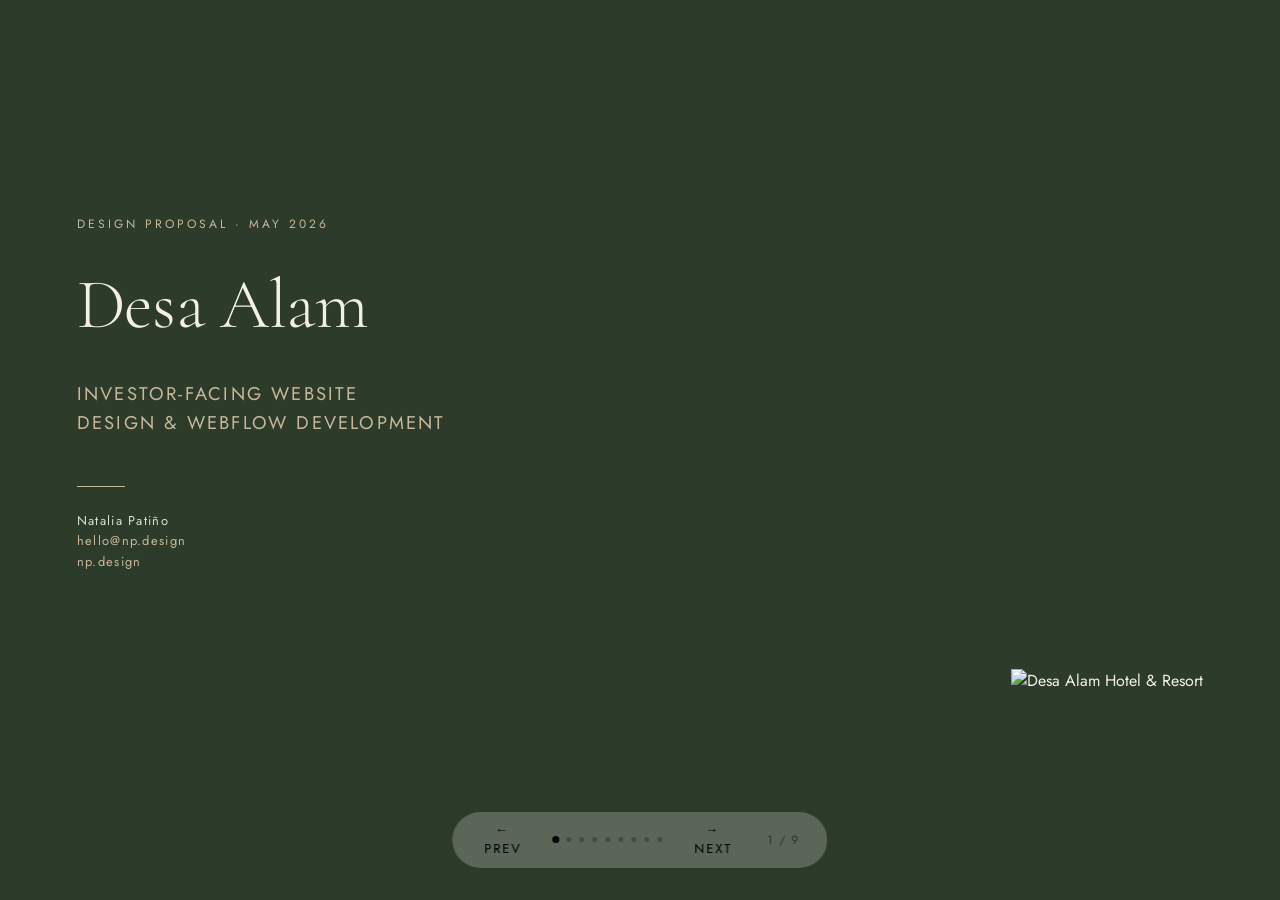
==== index.html @ 45a5aecc "Rename desa_alam_pitch_deck.html to index.html" ====
<!DOCTYPE html>
<html lang="en">
<head>
<meta charset="UTF-8">
<meta name="viewport" content="width=device-width, initial-scale=1.0">
<title>Desa Alam - Website Proposal</title>
<style>
  @import url('https://fonts.googleapis.com/css2?family=Cormorant+Garamond:ital,wght@0,300;0,400;0,500;0,600;1,300;1,400&family=Jost:wght@200;300;400;600&display=swap');

  *, *::before, *::after { box-sizing: border-box; margin: 0; padding: 0; }

  /* —— Primitives (opaque hex only) —— */
  :root {
    --color-white: #FFFFFF;
    --color-black: #000000;
    --beige-100: #F8F5EF;
    --beige-200: #F5F0E6;
    --beige-300: #EDE6D8;
    --beige-400: #E8DFD0;
    --beige-500: #D4C8B4;
    --beige-600: #C8B89A;
    --beige-700: #B5A898;
    --beige-800: #8C7B6E;
    --beige-900: #1E1C1A;
    --green-100: #E8F0E4;
    --green-200: #D6E0CE;
    --green-400: #5A7254;
    --green-600: #3D4F38;
    --green-800: #2D3B2A;
    --green-900: #1E2820;
    /* Nav-only transparency */
    --nav-white: #FFFFFF;
    --nav-black: #000000;
    --nav-alpha-strong: 0.72;
    --nav-alpha-weak: 0.14;
    /* Spacing (8px grid) */
    --space-4: 4px;
    --space-8: 8px;
    --space-12: 12px;
    --space-16: 16px;
    --space-24: 24px;
    --space-32: 32px;
    --space-40: 40px;
    --space-48: 48px;
    --space-56: 56px;
    --space-64: 64px;
    --space-72: 72px;
    --space-80: 80px;
    --space-96: 96px;
    --space-120: 120px;
    --space-144: 144px;
    --space-168: 168px;
    --inset-slide-x: clamp(var(--space-32), 6vw, var(--space-96));
    --inset-slide-y: clamp(var(--space-40), 5vh, var(--space-80));
    --gap-section: clamp(var(--space-24), 2vh, var(--space-40));
    /* Fixed bottom nav: offset from viewport + pill height + safe area */
    --nav-overlap: calc(var(--space-32) + var(--space-80) + env(safe-area-inset-bottom, 0px));
    /* Typography (subset, fluid; display+headline+label 1.4, body 1.6); min 12px for text tiers */
    --text-display-lg: clamp(40px, 5.5vw, 72px);
    --text-display-numeric: clamp(52px, 7vw, 96px);
    --text-display-md: clamp(32px, 3.25vw + 1rem, 56px);
    --text-headline-lg: clamp(28px, 3vw + 0.75rem, 68px);
    --text-headline-md: clamp(24px, 2.5vw + 0.65rem, 52px);
    --text-headline-sm: clamp(18px, 1.5vw + 0.7rem, 36px);
    --text-body-intro: clamp(16px, 1.25vw + 0.55rem, 34px);
    --text-body-md: clamp(12px, 0.5vw + 0.75rem, 20px);
    --text-body-sm: clamp(12px, 0.4vw + 0.65rem, 17px);
    --text-label: clamp(12px, 0.28vw + 0.58rem, 16px);
    --text-label-caps: clamp(12px, 0.22vw + 0.52rem, 14px);
    --text-name: clamp(18px, 1.35vw + 0.55rem, 28px);
    --text-serif-accent: clamp(14px, 1.35vw + 0.55rem, 24px);
  }

  .slide.theme-light {
    --bg-primary: var(--beige-200);
    --bg-secondary: var(--beige-400);
    --content-primary: var(--beige-900);
    --content-secondary: var(--green-600);
    --content-subtle: var(--beige-800);
    --border-primary: var(--beige-600);
    --border-secondary: var(--beige-500);
  }
  .slide.theme-dark {
    --bg-primary: var(--green-800);
    --bg-secondary: var(--green-900);
    --content-primary: var(--beige-200);
    --content-secondary: var(--beige-600);
    --content-subtle: var(--green-200);
    --border-primary: var(--beige-600);
    --border-secondary: var(--green-600);
  }

  html, body {
    width: 100%; height: 100%;
    background: var(--green-800);
    font-family: 'Jost', sans-serif;
    font-weight: 400;
    overflow: hidden;
  }

  .deck {
    width: 100vw;
    height: 100vh;
    height: 100dvh;
    position: relative;
  }

  .slide {
    position: absolute;
    inset: 0;
    width: 100%; height: 100%;
    display: none;
    flex-direction: column;
    background: var(--bg-primary);
    color: var(--content-primary);
  }
  .slide.active {
    display: flex;
    overflow-x: hidden;
    overflow-y: auto;
    overscroll-behavior-y: contain;
    -webkit-overflow-scrolling: touch;
  }

  #deck > .slide.s-cover.active {
    left: unset;
    top: unset;
  }

  /* NAV — neutral only; alpha allowed here only */
  .nav {
    position: fixed;
    bottom: var(--space-32); left: 50%;
    transform: translateX(-50%);
    display: flex;
    align-items: center;
    gap: var(--space-24);
    z-index: 100;
    backdrop-filter: blur(8px);
    padding: var(--space-8) var(--space-24);
    border-radius: var(--space-40);
    transition: transform 0.32s cubic-bezier(0.4, 0, 0.2, 1), opacity 0.28s ease;
  }
  .nav.nav--hidden {
    transform: translateX(-50%) translateY(calc(100% + var(--space-32) + env(safe-area-inset-bottom, 0px)));
    opacity: 0;
    pointer-events: none;
  }
  .nav.appearance-on-light {
    background: rgba(0, 0, 0, 0.72);
  }
  .nav.appearance-on-light button {
    color: var(--nav-white);
  }
  .nav.appearance-on-light button:hover { color: var(--nav-white); opacity: 0.85; }
  .nav.appearance-on-light .slide-count { color: rgba(255, 255, 255, 0.55); }
  .nav.appearance-on-light .dot { background: rgba(255, 255, 255, 0.35); }
  .nav.appearance-on-light .dot.active { background: var(--nav-white); }

  .nav.appearance-on-dark {
    background: rgba(255, 255, 255, 0.22);
  }
  .nav.appearance-on-dark button {
    color: var(--nav-black);
  }
  .nav.appearance-on-dark button:hover { opacity: 0.75; }
  .nav.appearance-on-dark .slide-count { color: rgba(0, 0, 0, 0.5); }
  .nav.appearance-on-dark .dot { background: rgba(0, 0, 0, 0.25); }
  .nav.appearance-on-dark .dot.active { background: var(--nav-black); }

  .nav button {
    background: none; border: none;
    font-family: 'Jost', sans-serif;
    font-size: var(--text-label);
    font-weight: 400;
    letter-spacing: 0.15em;
    text-transform: uppercase;
    cursor: pointer;
    padding: var(--space-4) var(--space-8);
    transition: color 0.2s, opacity 0.2s;
    display: flex;
    flex-direction: column;
    align-items: center;
    justify-content: center;
    gap: var(--space-4);
  }
  .nav-btn-arrow {
    line-height: 1;
  }
  .nav-btn-text {
    line-height: 1.2;
  }
  .nav-dots {
    display: flex; gap: var(--space-8); align-items: center;
  }
  .dot {
    width: 5px; height: 5px;
    border-radius: 50%;
    transition: background 0.3s, transform 0.3s;
    cursor: pointer;
  }
  .dot.active { transform: scale(1.4); }
  .slide-count {
    font-size: var(--text-label-caps);
    letter-spacing: 0.1em;
    min-width: var(--space-40);
    text-align: center;
  }

  /* SLIDE 1 — COVER */
  .s-cover {
    justify-content: center;
    justify-content: safe center;
    align-items: flex-start;
    padding-top: var(--inset-slide-y);
    padding-bottom: calc(var(--inset-slide-y) + var(--nav-overlap));
    padding-left: var(--inset-slide-x);
    padding-right: var(--inset-slide-x);
  }
  .s-cover .eyebrow {
    font-family: 'Jost', sans-serif;
    font-size: var(--text-label-caps);
    font-weight: 400;
    letter-spacing: 0.25em;
    text-transform: uppercase;
    color: var(--content-secondary);
    margin-bottom: var(--gap-section);
    line-height: 1.4;
  }
  .s-cover h1 {
    font-family: 'Cormorant Garamond', serif;
    font-weight: 300;
    font-size: var(--text-display-lg);
    color: var(--content-primary);
    line-height: 1.4;
    letter-spacing: -0.01em;
    margin-bottom: var(--space-24);
  }
  .s-cover h1 em {
    font-style: italic;
    color: var(--content-secondary);
  }
  .s-cover .subtitle {
    font-size: var(--text-body-md);
    font-weight: 400;
    letter-spacing: 0.12em;
    color: var(--content-secondary);
    text-transform: uppercase;
    margin-bottom: var(--space-48);
    max-width: 500px;
    line-height: 1.6;
  }
  .cover-line {
    width: var(--space-48); height: 1px;
    background: var(--border-primary);
    margin-bottom: var(--gap-section);
  }
  .cover-meta {
    font-size: var(--text-label);
    letter-spacing: 0.1em;
    color: var(--content-subtle);
    line-height: 1.6;
  }
  .cover-meta a { color: var(--content-secondary); text-decoration: none; }
  .cover-meta a:hover { color: var(--content-primary); }
  .cover-ornament {
    position: absolute;
    right: var(--inset-slide-x); bottom: var(--space-80);
    display: block;
    max-width: min(229px, 28vw);
    width: auto;
    height: auto;
    object-fit: contain;
    mix-blend-mode: lighten;
    pointer-events: none;
    user-select: none;
  }

  /* SHARED SLIDE LAYOUTS — surface from theme */
  .s-light {}
  .s-dark {}
  .s-sand {}
  .s-green {}
  .s-dark-green {}

  .slide-inner {
    flex: 1 1 auto;
    min-height: 100%;
    display: flex;
    flex-direction: column;
    justify-content: center;
    justify-content: safe center;
    padding-top: var(--inset-slide-y);
    padding-left: var(--inset-slide-x);
    padding-right: var(--inset-slide-x);
    padding-bottom: calc(var(--inset-slide-y) + var(--nav-overlap));
  }

  .slide-header {
    margin-bottom: var(--gap-section);
  }

  .section-label {
    font-size: var(--text-label-caps);
    font-weight: 400;
    letter-spacing: 0.3em;
    text-transform: uppercase;
    margin-bottom: var(--space-16);
    color: var(--content-secondary);
    line-height: 1.4;
  }

  .slide-title {
    font-family: 'Cormorant Garamond', serif;
    font-weight: 300;
    line-height: 1.4;
    letter-spacing: -0.01em;
    color: var(--content-primary);
  }
  .title-lg { font-size: var(--text-headline-lg); }
  .title-md { font-size: var(--text-headline-md); }

  .lede {
    font-family: 'Cormorant Garamond', serif;
    font-size: var(--text-body-intro);
    font-weight: 300;
    color: var(--content-primary);
    line-height: 1.6;
    letter-spacing: 0.01em;
    max-width: 680px;
  }
  .lede-rule {
    width: var(--space-40);
    height: 1px;
    background: var(--border-primary);
    margin: var(--space-32) 0;
  }

  /* LIMITATIONS SLIDE */
  .limits-list {
    display: flex;
    flex-direction: column;
    gap: 0;
  }
  .limit-row {
    display: flex;
    align-items: flex-start;
    gap: var(--space-24);
    padding: var(--space-16) 0;
    border-bottom: 1px solid var(--border-secondary);
  }
  .limit-row:first-child { border-top: 1px solid var(--border-secondary); }
  .limit-row--noborder { border-bottom: none; }
  .limit-key {
    font-size: var(--text-label-caps);
    font-weight: 400;
    letter-spacing: 0.18em;
    text-transform: uppercase;
    color: var(--content-primary);
    min-width: 160px;
    padding-top: 2px;
    flex-shrink: 0;
    line-height: 1.4;
  }
  .limit-val {
    font-size: var(--text-body-sm);
    font-weight: 400;
    color: var(--content-secondary);
    line-height: 1.6;
    letter-spacing: 0.02em;
  }

  /* PACKAGES SLIDE */
  .packages-grid {
    display: grid;
    grid-template-columns: repeat(3, 1fr);
    gap: 2px;
    margin-top: var(--space-8);
  }
  .packages-grid:has(> .pkg > .pkg-days) {
    grid-template-rows: auto auto auto auto 1fr;
  }
  .packages-grid:has(> .pkg > .pkg-days) > .pkg {
    display: grid;
    grid-template-rows: subgrid;
    grid-row: span 5;
    min-height: 0;
  }
  .packages-grid:not(:has(> .pkg > .pkg-days)) {
    grid-template-rows: auto auto auto 1fr;
  }
  .packages-grid:not(:has(> .pkg > .pkg-days)) > .pkg {
    display: grid;
    grid-template-rows: subgrid;
    grid-row: span 4;
    min-height: 0;
  }
  .pkg {
    padding: var(--space-32) var(--space-24);
    background: var(--bg-secondary);
    color: var(--content-primary);
  }
  .pkg-num {
    font-family: 'Cormorant Garamond', serif;
    font-size: var(--text-label);
    font-weight: 600;
    letter-spacing: 0.2em;
    margin-bottom: var(--gap-section);
    color: var(--content-subtle);
    line-height: 1.4;
  }
  .pkg-title {
    font-family: 'Cormorant Garamond', serif;
    font-size: var(--text-headline-sm);
    font-weight: 400;
    line-height: 1.4;
    margin-bottom: var(--space-24);
    color: var(--content-primary);
    align-self: center;
  }
  .pkg-days {
    font-size: var(--text-label-caps);
    font-weight: 600;
    letter-spacing: 0.2em;
    text-transform: uppercase;
    margin-bottom: var(--space-24);
    color: var(--content-subtle);
    line-height: 1.4;
  }
  .pkg-divider {
    height: 1px;
    margin-bottom: var(--space-24);
    background: var(--border-primary);
  }
  .pkg-items {
    display: flex;
    flex-direction: column;
    gap: var(--space-8);
    flex: 1;
    min-height: 0;
    color: var(--content-subtle);
  }
  .pkg-item {
    font-size: var(--text-body-sm);
    font-weight: 400;
    line-height: 1.6;
    letter-spacing: 0.02em;
    display: flex;
    align-items: flex-start;
    gap: var(--space-8);
    color: var(--content-secondary);
  }
  .pkg-item::before {
    content: '';
    display: block;
    width: 4px; height: 4px;
    border-radius: 50%;
    margin-top: calc((1.6em - 4px) / 2);
    flex-shrink: 0;
    background: var(--border-primary);
  }
  .pkg-items > .pkg-item:only-child::before {
    display: none;
  }

  /* TOTAL SLIDE */
  .total-layout {
    display: grid;
    grid-template-columns: 1fr 1fr;
    gap: var(--space-48);
    align-items: center;
  }
  .total-equation {
    font-size: var(--text-label-caps);
    font-weight: 600;
    letter-spacing: 0.3em;
    text-transform: uppercase;
    color: var(--content-subtle);
    margin-bottom: var(--space-24);
    line-height: 1.4;
  }
  .total-amount {
    font-family: 'Cormorant Garamond', serif;
    font-size: var(--text-display-numeric);
    font-weight: 300;
    color: var(--content-primary);
    line-height: 1;
    letter-spacing: -0.02em;
    margin-bottom: var(--gap-section);
  }
  .total-amount .currency {
    font-size: min(26px, max(12px, 0.45em));
    color: var(--content-subtle);
    margin-left: var(--space-4);
  }
  .total-note {
    font-size: var(--text-label);
    font-weight: 400;
    color: var(--content-subtle);
    line-height: 1.6;
    font-style: italic;
    max-width: 340px;
  }
  .total-right {
    border-left: 1px solid var(--border-primary);
    padding-left: var(--space-48);
  }
  .costs-label {
    font-size: var(--text-label-caps);
    font-weight: 600;
    letter-spacing: 0.3em;
    text-transform: uppercase;
    color: var(--content-subtle);
    margin-bottom: var(--space-24);
    line-height: 1.4;
  }
  .cost-row {
    display: flex;
    justify-content: space-between;
    align-items: flex-start;
    padding: var(--space-16) 0;
    border-bottom: none;
    gap: var(--space-16);
  }
  .cost-key {
    font-size: var(--text-label);
    font-weight: 400;
    color: var(--content-primary);
    letter-spacing: 0.03em;
    line-height: 1.6;
  }
  .cost-key strong {
    display: block;
    font-weight: 400;
    font-size: var(--text-body-sm);
    margin-bottom: 2px;
    line-height: 1.4;
  }
  .cost-val {
    font-size: var(--text-body-sm);
    font-weight: 400;
    color: var(--content-primary);
    letter-spacing: 0.03em;
    line-height: 1.4;
    white-space: nowrap;
    text-align: right;
  }
  .costs-disclaimer {
    font-size: var(--text-label);
    font-weight: 400;
    color: var(--content-subtle);
    font-style: italic;
    line-height: 1.6;
    margin-top: var(--space-12);
    max-width: 340px;
  }
  .cost-tag {
    font-size: var(--text-label-caps);
    letter-spacing: 0.15em;
    text-transform: uppercase;
    color: var(--content-secondary);
    padding: 2px var(--space-8);
    border: 1px solid var(--border-primary);
    border-radius: var(--space-40);
    margin-right: var(--space-4);
    line-height: 1.4;
  }

  /* TIMELINE */
  .tl-launch {
    margin-top: var(--space-40);
    padding-top: var(--gap-section);
    border-top: 1px solid var(--border-secondary);
    font-size: var(--text-body-sm);
    font-weight: 400;
    color: var(--content-subtle);
    letter-spacing: 0.05em;
    line-height: 1.6;
  }
  .tl-launch strong {
    font-weight: 400;
    color: var(--content-primary);
    font-family: 'Cormorant Garamond', serif;
    font-size: var(--text-serif-accent);
    line-height: 1.4;
  }

  .slide-inner--bottompad {
    padding-bottom: calc(var(--gap-section) + var(--nav-overlap));
  }

  /* —— Responsive: layout + spacing only at mobile (480px); tablet keeps desktop layouts —— */
  @media (max-width: 480px) {
    .packages-grid {
      grid-template-columns: 1fr;
      gap: var(--space-8);
    }
    .packages-grid:has(> .pkg > .pkg-days),
    .packages-grid:not(:has(> .pkg > .pkg-days)) {
      grid-template-rows: unset;
    }
    .packages-grid:has(> .pkg > .pkg-days) > .pkg,
    .packages-grid:not(:has(> .pkg > .pkg-days)) > .pkg {
      display: flex;
      flex-direction: column;
      grid-row: auto;
      grid-template-rows: unset;
      min-height: unset;
    }
    .pkg {
      padding: var(--space-24) var(--space-16);
    }
    .pkg .pkg-title {
      align-self: stretch;
    }
    .limit-row {
      flex-direction: column;
      align-items: stretch;
      gap: var(--space-8);
    }
    .limit-key {
      max-width: none;
      flex: none;
      min-width: 0;
      padding-top: 0;
    }
    .limit-val {
      flex: none;
      min-width: 0;
    }
    .total-layout {
      grid-template-columns: 1fr;
      gap: var(--gap-section);
      align-items: stretch;
    }
    .total-layout > * {
      min-width: 0;
    }
    .total-right {
      border-left: none;
      padding-left: 0;
      border-top: 1px solid var(--border-primary);
      padding-top: var(--gap-section);
    }
    .total-note {
      max-width: none;
    }
    .costs-disclaimer {
      max-width: none;
    }
    .cost-row {
      flex-direction: column;
      align-items: stretch;
      gap: var(--space-8);
    }
    .cost-val {
      white-space: normal;
      text-align: start;
      align-self: flex-start;
    }
    .slide-inner:has(.packages-grid),
    .slide-inner:has(.limits-list),
    .slide-inner:has(.total-layout) {
      padding-left: max(var(--space-32), env(safe-area-inset-left, 0px));
      padding-right: max(var(--space-32), env(safe-area-inset-right, 0px));
    }
    .nav {
      padding-left: var(--space-12);
      padding-right: var(--space-12);
    }
  }

  /* —— Print / Save as PDF (1280×832px, no pagination bar) —— */
  @page {
    size: 1280px 832px;
    margin: 0;
  }

  @media print {
    :root {
      --nav-overlap: 0px;
    }

    html, body {
      overflow: visible !important;
      height: auto !important;
      width: 100%;
      print-color-adjust: exact;
      -webkit-print-color-adjust: exact;
    }

    .nav {
      display: none !important;
    }

    .deck {
      position: static;
      width: 100%;
      height: auto;
      min-height: 0;
      print-color-adjust: exact;
      -webkit-print-color-adjust: exact;
    }

    .slide {
      position: relative !important;
      inset: auto !important;
      left: auto !important;
      top: auto !important;
      right: auto !important;
      bottom: auto !important;
      width: 100% !important;
      min-height: 832px;
      height: auto;
      max-height: none;
      display: flex !important;
      flex-direction: column !important;
      overflow: visible !important;
      page-break-after: always;
      break-after: page;
      page-break-inside: avoid;
      break-inside: avoid;
      print-color-adjust: exact;
      -webkit-print-color-adjust: exact;
    }

    .slide:last-child {
      page-break-after: auto;
      break-after: auto;
    }

    .slide.active {
      overflow: visible !important;
    }

    #deck > .slide.s-cover.active {
      left: auto !important;
      top: auto !important;
    }
  }
</style>
</head>
<body>

<div class="deck" id="deck">

  <!-- SLIDE 1: COVER -->
  <div class="slide s-cover theme-dark active" data-index="0">
    <div class="eyebrow">Design Proposal · May 2026</div>
    <h1>Desa Alam</h1>
    <div class="subtitle">
      Investor-facing website<br>
      Design &amp; Webflow Development
    </div>
    <div class="cover-line"></div>
    <div class="cover-meta">
      Natalia Patiño<br>
      <a href="mailto:hello@np.design">hello@np.design</a><br>
      <a href="https://np.design">np.design</a>
    </div>
    <img class="cover-ornament" src="assets/desa-alam-logo.png" alt="Desa Alam Hotel &amp; Resort" width="229" height="180" decoding="async" />
  </div>

  <!-- SLIDE 2: OVERVIEW -->
  <div class="slide s-light theme-light" data-index="1">
    <div class="slide-inner">
      <div class="slide-header">
        <div class="section-label">Overview</div>
        <h2 class="slide-title title-lg">Desa Alam Website</h2>
      </div>
      <div>
        <p class="lede">
          Proposal for the design and Webflow development of Desa Alam's investor-facing website: a multi-page digital presence communicating the project vision, investment opportunity, and team behind a luxury resort development on Lombok, Indonesia.
        </p>
        <div class="lede-rule"></div>
      </div>
    </div>
  </div>

  <!-- SLIDE 3: OBJECTIVES -->
  <div class="slide s-light theme-light" data-index="2">
    <div class="slide-inner slide-inner--bottompad">
      <div class="slide-header">
        <div class="section-label">Proposal</div>
        <h2 class="slide-title title-md">Design Objectives</h2>
      </div>
      <div class="packages-grid">
        <div class="pkg">
          <div class="pkg-num">01</div>
          <div class="pkg-title">Silent luxury</div>
          <div class="pkg-divider"></div>
          <div class="pkg-items">
            <div class="pkg-item">Visual language in the spirit of Aman Resorts, editorial, calm, confident</div>
          </div>
        </div>
        <div class="pkg">
          <div class="pkg-num">02</div>
          <div class="pkg-title">Elevated design</div>
          <div class="pkg-divider"></div>
          <div class="pkg-items">
            <div class="pkg-item">A website that feels refined from day one, reflecting the ambition of the project.</div>
          </div>
        </div>
        <div class="pkg">
          <div class="pkg-num">03</div>
          <div class="pkg-title">Selling with confidence</div>
          <div class="pkg-divider"></div>
          <div class="pkg-items">
            <div class="pkg-item">Let the project speak for itself. The investment opportunity is presented with elegance, not pressure.</div>
          </div>
        </div>
      </div>
    </div>
  </div>

  <!-- SLIDE 4: SCOPE -->
  <div class="slide s-light theme-light" data-index="3">
    <div class="slide-inner">
      <div class="slide-header">
        <div class="section-label">Proposal</div>
        <h2 class="slide-title title-md">Scope of Work</h2>
      </div>
      <div class="limits-list">
        <div class="limit-row">
          <div class="limit-key">Home</div>
          <div class="limit-val">Vision, sense of location, navigation into key sections</div>
        </div>
        <div class="limit-row">
          <div class="limit-key">The Investment</div>
          <div class="limit-val">Opportunity overview, key metrics, investment structure, development timeline</div>
        </div>
        <div class="limit-row">
          <div class="limit-key">The Experience</div>
          <div class="limit-val">Amenities, location, resort concept, lifestyle</div>
        </div>
        <div class="limit-row">
          <div class="limit-key">The Team</div>
          <div class="limit-val">Developer profile, architecture studio, key team members, advisors</div>
        </div>
        <div class="limit-row">
          <div class="limit-key">Ready to Invest</div>
          <div class="limit-val">Next steps, contact form</div>
        </div>
        <div class="limit-row">
          <div class="limit-key">FAQs</div>
          <div class="limit-val">Answers to common questions</div>
        </div>
        <div class="limit-row limit-row--noborder">
          <div class="limit-key">Legal Pages</div>
          <div class="limit-val">Privacy Policy, Imprint, etc.</div>
        </div>
      </div>
    </div>
  </div>

  <!-- SLIDE 5: LIMITATIONS -->
  <div class="slide s-dark-green theme-dark" data-index="4">
    <div class="slide-inner">
      <div class="slide-header">
        <div class="section-label">Proposal</div>
        <h2 class="slide-title title-md">Scope Limitations</h2>
      </div>
      <div class="limits-list">
        <div class="limit-row">
          <div class="limit-key">Language</div>
          <div class="limit-val">English only: single language, no localization</div>
        </div>
        <div class="limit-row">
          <div class="limit-key">Content</div>
          <div class="limit-val">Final copy, photography, and renders provided by the client. I advise on structure and content needs, and support with AI-generated imagery and copy drafts as needed.</div>
        </div>
        <div class="limit-row">
          <div class="limit-key">SEO</div>
          <div class="limit-val">Webflow outputs clean, fast, SEO-friendly code. Keyword strategy, content SEO, and ongoing optimisation are not included.</div>
        </div>
        <div class="limit-row">
          <div class="limit-key">Analytics</div>
          <div class="limit-val">Google Analytics can be connected via a simple embed at no extra cost. Event tracking, conversion funnels, and monitoring are not part of the scope.</div>
        </div>
        <div class="limit-row">
          <div class="limit-key">Domain</div>
          <div class="limit-val">The client is responsible for purchasing their own domain.</div>
        </div>
        <div class="limit-row limit-row--noborder">
          <div class="limit-key">Investor Brochure</div>
          <div class="limit-val">Design and layout of the downloadable PDF is not included in this scope, as the complexity and extent of the document is not yet defined. Depending on requirements, this can be scoped as a separate add-on.</div>
        </div>
      </div>
    </div>
  </div>

  <!-- SLIDE 6: WORKING PACKAGES -->
  <div class="slide s-light theme-light" data-index="5">
    <div class="slide-inner slide-inner--bottompad">
      <div class="slide-header">
        <div class="section-label">Proposal</div>
        <h2 class="slide-title title-md">Design Process</h2>
      </div>
      <div class="packages-grid">
        <div class="pkg">
          <div class="pkg-num">01</div>
          <div class="pkg-title">Concept &amp; Structure</div>
          <div class="pkg-days">2 days</div>
          <div class="pkg-divider"></div>
          <div class="pkg-items">
            <div class="pkg-item">Information architecture and page structure for all pages</div>
            <div class="pkg-item">Wireframe-level layouts</div>
            <div class="pkg-item">Content briefing: defining what copy, imagery, and assets are needed per page</div>
          </div>
        </div>
        <div class="pkg">
          <div class="pkg-num">02</div>
          <div class="pkg-title">Visual Design</div>
          <div class="pkg-days">4 days</div>
          <div class="pkg-divider"></div>
          <div class="pkg-items">
            <div class="pkg-item">High-fidelity design and visual language of the website</div>
            <div class="pkg-item">Typography system, colour palette, UI components, spacing and layout (built on CI, logo and brand colours provided by client)</div>
            <div class="pkg-item">Desktop, tablet and mobile layouts</div>
          </div>
        </div>
        <div class="pkg">
          <div class="pkg-num">03</div>
          <div class="pkg-title">Webflow Build &amp; Launch</div>
          <div class="pkg-days">4 days</div>
          <div class="pkg-divider"></div>
          <div class="pkg-items">
            <div class="pkg-item">Full build in Webflow</div>
            <div class="pkg-item">Responsive implementation (desktop, tablet, mobile)</div>
            <div class="pkg-item">Pre-launch QA</div>
            <div class="pkg-item">Domain connection</div>
          </div>
        </div>
      </div>
    </div>
  </div>

  <!-- SLIDE 7: TOTAL + COSTS -->
  <div class="slide s-light theme-light" data-index="6">
    <div class="slide-inner">
      <div class="slide-header">
        <div class="section-label">Proposal</div>
        <h2 class="slide-title title-md">Total effort</h2>
      </div>
      <div class="total-layout">
        <div class="total-left">
          <div class="total-equation">10 days × 800 EUR</div>
          <div class="total-amount">8.000<span class="currency">EUR</span></div>
        </div>
        <div class="total-right">
          <div class="costs-label">Ongoing client costs for Webflow hosting</div>
          <div class="cost-row">
            <div class="cost-key">
              <strong>Webflow Premium Site Plan</strong>
            </div>
            <div class="cost-val">~$25 / month</div>
          </div>
          <div class="costs-disclaimer">
            Indicative costs for orientation. Final hosting will depend on the site's actual needs.
          </div>
        </div>
      </div>
    </div>
  </div>

  <!-- SLIDE 8: TIMELINE -->
  <div class="slide s-light theme-light" data-index="7">
    <div class="slide-inner slide-inner--bottompad">
      <div class="slide-header">
        <div class="section-label">Assuming Kick-off on June 1st</div>
        <h2 class="slide-title title-md">Timeline</h2>
      </div>
      <div class="packages-grid">
        <div class="pkg">
          <div class="pkg-num">01</div>
          <div class="pkg-title">Concept &amp; Structure</div>
          <div class="pkg-days">CW 23: JUN 1 - 7</div>
          <div class="pkg-divider"></div>
          <div class="pkg-items">
            <div class="pkg-item">Information architecture, wireframes, content briefing</div>
          </div>
        </div>
        <div class="pkg">
          <div class="pkg-num">02</div>
          <div class="pkg-title">Visual Design</div>
          <div class="pkg-days">CW 24 / 25: JUN 8 - 20</div>
          <div class="pkg-divider"></div>
          <div class="pkg-items">
            <div class="pkg-item">High-fidelity design, visual language, desktop &amp; mobile</div>
          </div>
        </div>
        <div class="pkg">
          <div class="pkg-num">03</div>
          <div class="pkg-title">Build &amp; Launch</div>
          <div class="pkg-days">CW 26 / 27: JUN 21 - JUL 5</div>
          <div class="pkg-divider"></div>
          <div class="pkg-items">
            <div class="pkg-item">Webflow build, QA, domain connection, handover</div>
          </div>
        </div>
      </div>
      <div class="tl-launch">
        Target launch first week of July 2026.
      </div>
    </div>
  </div>

  <!-- SLIDE 9: CLOSING -->
  <div class="slide s-cover theme-dark" data-index="8">
    <div class="eyebrow">Desa Alam · Lombok</div>
    <h1>Looking forward to hearing your thoughts.</h1>
    <div class="subtitle">
      Please reach out if you have any questions or if anything needs adjusting.
    </div>
    <div class="cover-line"></div>
    <div class="cover-meta">
      Natalia Patiño<br>
      <a href="mailto:hello@np.design">hello@np.design</a><br>
      <a href="https://np.design">np.design</a>
    </div>
  </div>

</div>

<!-- NAV -->
<nav class="nav appearance-on-dark" role="navigation" aria-label="Slide navigation">
  <button type="button" onclick="go(-1)" aria-label="Previous slide"><span class="nav-btn-arrow" aria-hidden="true">←</span><span class="nav-btn-text">Prev</span></button>
  <div class="nav-dots" id="dots"></div>
  <button type="button" onclick="go(1)" aria-label="Next slide"><span class="nav-btn-arrow" aria-hidden="true">→</span><span class="nav-btn-text">Next</span></button>
  <span class="slide-count" id="count"></span>
</nav>

<script>
const slides = document.querySelectorAll('.slide');
const dotsEl = document.getElementById('dots');
const countEl = document.getElementById('count');
const navEl = document.querySelector('.nav');
let cur = 0;
const total = slides.length;

const SCROLL_DIR_THRESHOLD = 6;
const SCROLL_HIDE_MIN = 28;
let lastSlideScrollTop = 0;
let navTouchStart = null;

function showNav() {
  if (navEl) navEl.classList.remove('nav--hidden');
}

function hideNav() {
  if (navEl) navEl.classList.add('nav--hidden');
}

function onSlideScroll(e) {
  const el = e.currentTarget;
  const st = el.scrollTop;
  const dy = st - lastSlideScrollTop;
  if (Math.abs(dy) < SCROLL_DIR_THRESHOLD) {
    lastSlideScrollTop = st;
    return;
  }
  if (dy > 0 && st > SCROLL_HIDE_MIN) hideNav();
  else if (dy < 0) showNav();
  lastSlideScrollTop = st;
}

function bindActiveSlideScroll() {
  slides.forEach((s) => s.removeEventListener('scroll', onSlideScroll));
  const active = document.querySelector('.slide.active');
  if (active) {
    lastSlideScrollTop = active.scrollTop;
    active.addEventListener('scroll', onSlideScroll, { passive: true });
  }
}

document.addEventListener('click', (e) => {
  if (!navEl || navEl.contains(e.target)) return;
  showNav();
});

document.addEventListener('touchstart', (e) => {
  if (e.touches.length !== 1) return;
  const t = e.touches[0];
  navTouchStart = { x: t.clientX, y: t.clientY };
}, { passive: true });

document.addEventListener('touchend', (e) => {
  if (!navTouchStart || !navEl || !e.changedTouches.length) return;
  const t = e.changedTouches[0];
  const dx = Math.abs(t.clientX - navTouchStart.x);
  const dy = Math.abs(t.clientY - navTouchStart.y);
  navTouchStart = null;
  if (dx > 22 || dy > 22) return;
  if (!navEl.contains(t.target)) showNav();
}, { passive: true });

slides.forEach((_, i) => {
  const d = document.createElement('div');
  d.className = 'dot' + (i === 0 ? ' active' : '');
  d.onclick = () => goTo(i);
  dotsEl.appendChild(d);
});

function updateNavAppearance() {
  if (!navEl) return;
  const active = document.querySelector('.slide.active');
  navEl.classList.remove('appearance-on-light', 'appearance-on-dark');
  if (active && active.classList.contains('theme-light')) {
    navEl.classList.add('appearance-on-light');
  } else {
    navEl.classList.add('appearance-on-dark');
  }
}

function goTo(n) {
  slides[cur].classList.remove('active');
  dotsEl.children[cur].classList.remove('active');
  cur = Math.max(0, Math.min(total - 1, n));
  slides[cur].classList.add('active');
  dotsEl.children[cur].classList.add('active');
  countEl.textContent = (cur + 1) + ' / ' + total;
  updateNavAppearance();
  showNav();
  bindActiveSlideScroll();
}

function go(dir) { goTo(cur + dir); }

document.addEventListener('keydown', e => {
  if (e.key === 'ArrowRight' || e.key === 'ArrowDown') go(1);
  if (e.key === 'ArrowLeft' || e.key === 'ArrowUp') go(-1);
});

goTo(0);
</script>
</body>
</html>
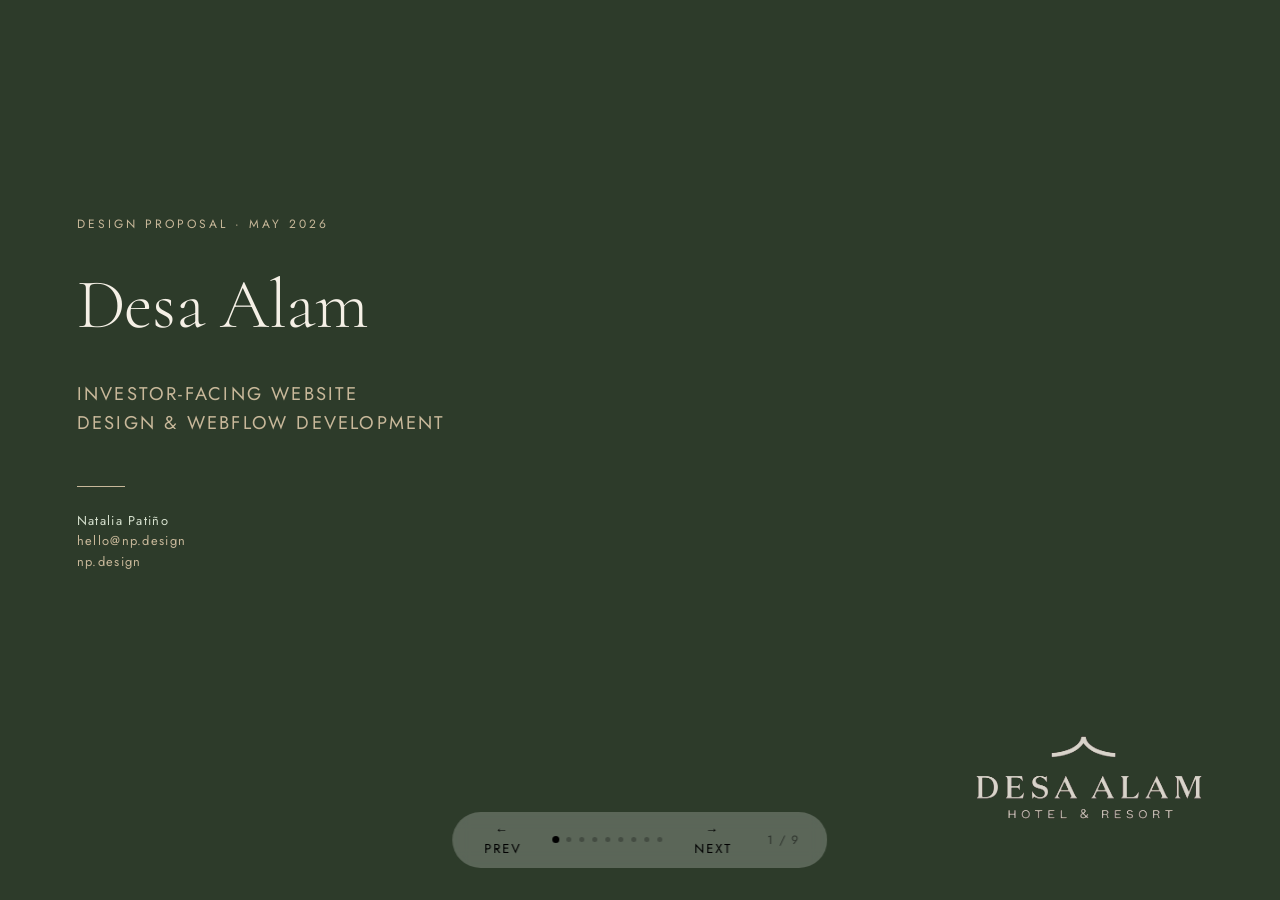
==== commit ccab0ebf: "Update index.html" ====
--- a/index.html
+++ b/index.html
@@ -758,7 +758,7 @@
       <a href="mailto:hello@np.design">hello@np.design</a><br>
       <a href="https://np.design">np.design</a>
     </div>
-    <img class="cover-ornament" src="assets/desa-alam-logo.png" alt="Desa Alam Hotel &amp; Resort" width="229" height="180" decoding="async" />
+    <img class="cover-ornament" src="desa-alam-logo.png" alt="Desa Alam Hotel &amp; Resort" width="229" height="180" decoding="async" />
   </div>
 
   <!-- SLIDE 2: OVERVIEW -->
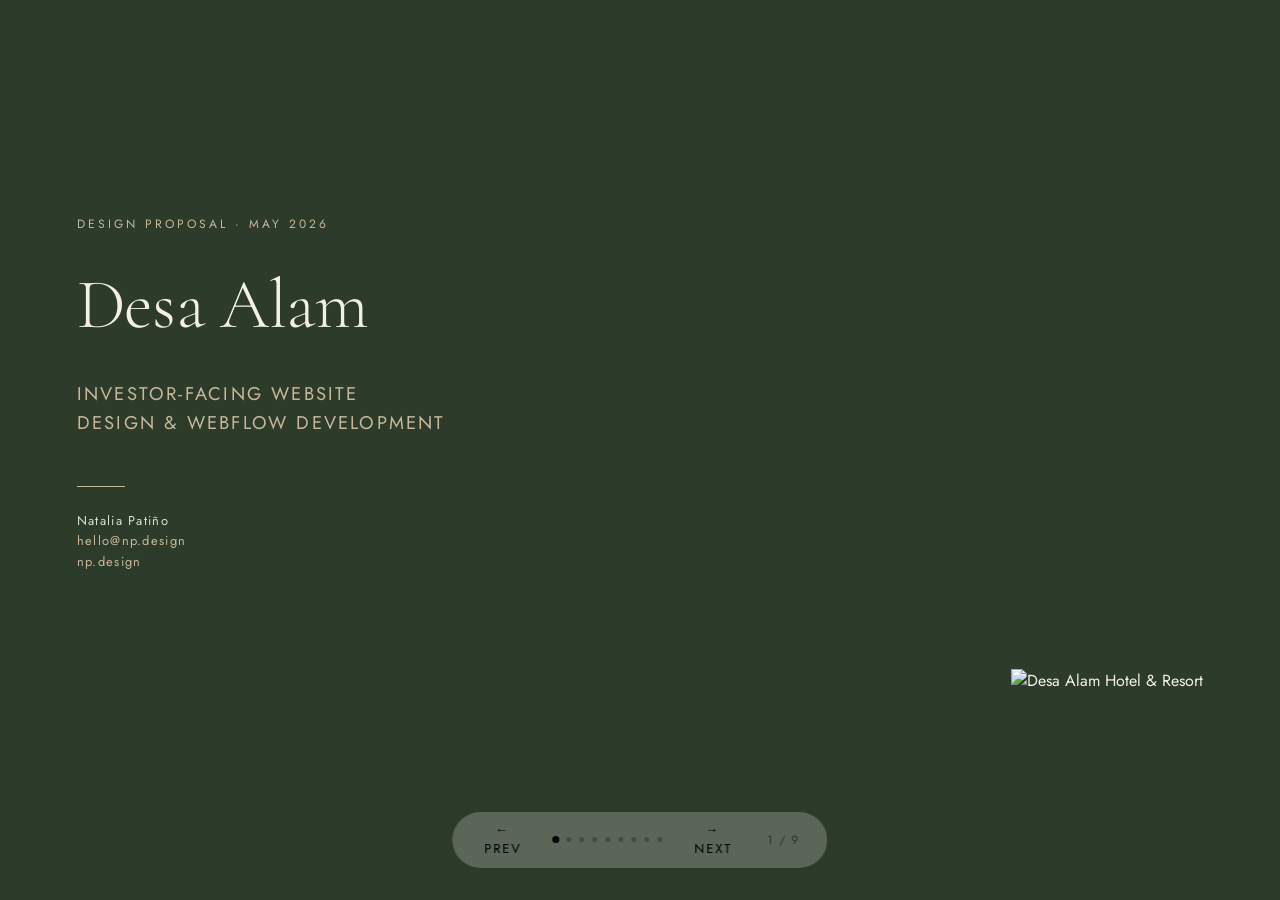
==== commit def6e62a: "Update index.html" ====
--- a/index.html
+++ b/index.html
@@ -5,7 +5,7 @@
 <meta name="viewport" content="width=device-width, initial-scale=1.0">
 <title>Desa Alam - Website Proposal</title>
 <style>
-  @import url('https://fonts.googleapis.com/css2?family=Cormorant+Garamond:ital,wght@0,300;0,400;0,500;0,600;1,300;1,400&family=Jost:wght@200;300;400;600&display=swap');
+  @import url('https://fonts.googleapis.com/css2?family=Cormorant+Garamond:ital,wght@0,300;0,400;0,500;1,300;1,400&family=Jost:wght@200;300;400&display=swap');
 
   *, *::before, *::after { box-sizing: border-box; margin: 0; padding: 0; }
 
@@ -403,7 +403,6 @@
   .pkg-num {
     font-family: 'Cormorant Garamond', serif;
     font-size: var(--text-label);
-    font-weight: 600;
     letter-spacing: 0.2em;
     margin-bottom: var(--gap-section);
     color: var(--content-subtle);
@@ -420,7 +419,6 @@
   }
   .pkg-days {
     font-size: var(--text-label-caps);
-    font-weight: 600;
     letter-spacing: 0.2em;
     text-transform: uppercase;
     margin-bottom: var(--space-24);
@@ -758,7 +756,7 @@
       <a href="mailto:hello@np.design">hello@np.design</a><br>
       <a href="https://np.design">np.design</a>
     </div>
-    <img class="cover-ornament" src="desa-alam-logo.png" alt="Desa Alam Hotel &amp; Resort" width="229" height="180" decoding="async" />
+    <img class="cover-ornament" src="assets/desa-alam-logo.png" alt="Desa Alam Hotel &amp; Resort" width="229" height="180" decoding="async" />
   </div>
 
   <!-- SLIDE 2: OVERVIEW -->
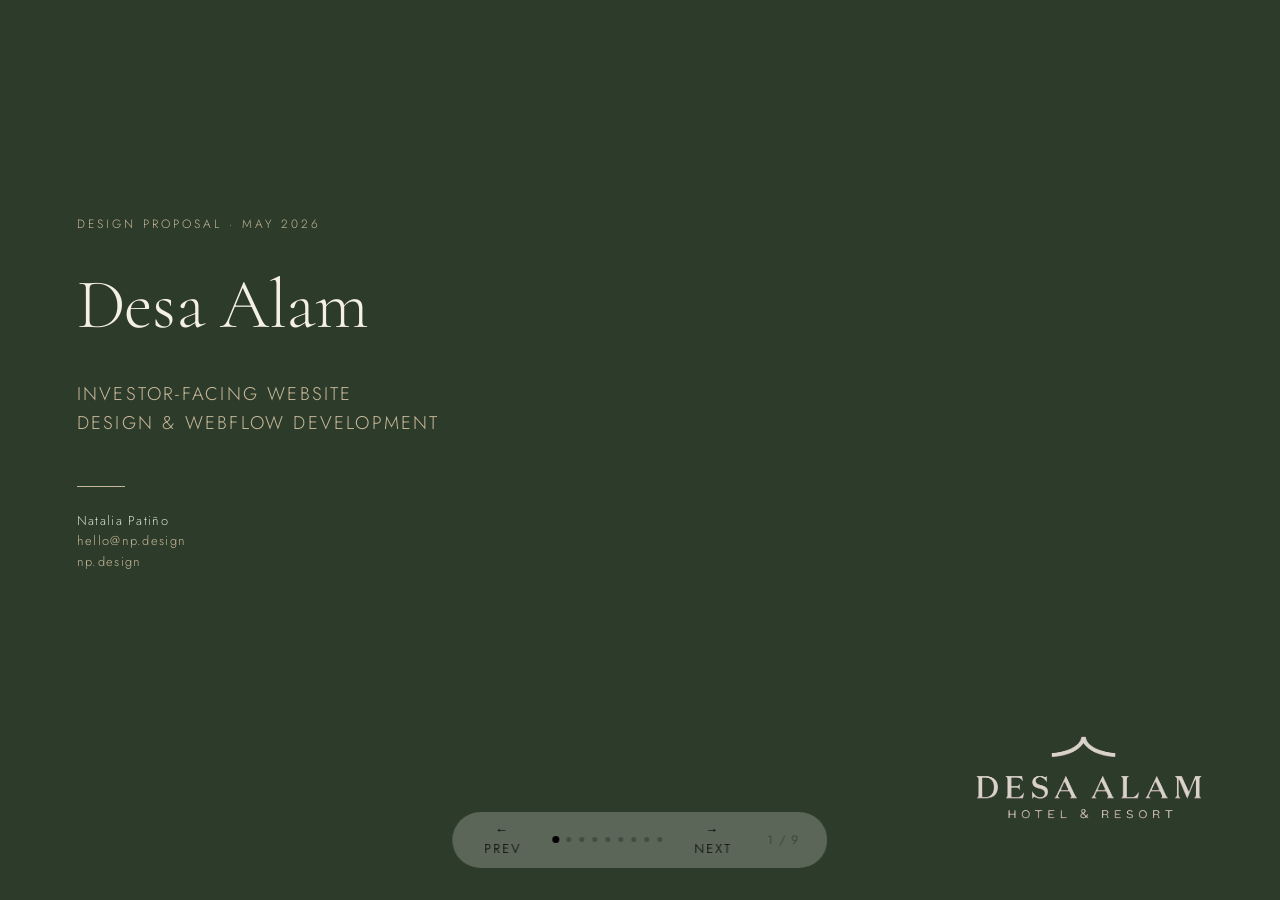
==== commit db03f460: "Update and rename desa_alam_pitch_deck.html to index.html" ====
--- a/index.html
+++ b/index.html
@@ -5,7 +5,7 @@
 <meta name="viewport" content="width=device-width, initial-scale=1.0">
 <title>Desa Alam - Website Proposal</title>
 <style>
-  @import url('https://fonts.googleapis.com/css2?family=Cormorant+Garamond:ital,wght@0,300;0,400;0,500;1,300;1,400&family=Jost:wght@200;300;400&display=swap');
+  @import url('https://fonts.googleapis.com/css2?family=Cormorant+Garamond:ital,wght@0,300;0,400;0,500;0,600;1,300;1,400&family=Jost:wght@200;300;400&display=swap');
 
   *, *::before, *::after { box-sizing: border-box; margin: 0; padding: 0; }
 
@@ -94,7 +94,7 @@
     width: 100%; height: 100%;
     background: var(--green-800);
     font-family: 'Jost', sans-serif;
-    font-weight: 400;
+    font-weight: 300;
     overflow: hidden;
   }
 
@@ -172,7 +172,7 @@
     background: none; border: none;
     font-family: 'Jost', sans-serif;
     font-size: var(--text-label);
-    font-weight: 400;
+    font-weight: 300;
     letter-spacing: 0.15em;
     text-transform: uppercase;
     cursor: pointer;
@@ -220,7 +220,7 @@
   .s-cover .eyebrow {
     font-family: 'Jost', sans-serif;
     font-size: var(--text-label-caps);
-    font-weight: 400;
+    font-weight: 300;
     letter-spacing: 0.25em;
     text-transform: uppercase;
     color: var(--content-secondary);
@@ -242,7 +242,7 @@
   }
   .s-cover .subtitle {
     font-size: var(--text-body-md);
-    font-weight: 400;
+    font-weight: 300;
     letter-spacing: 0.12em;
     color: var(--content-secondary);
     text-transform: uppercase;
@@ -364,7 +364,7 @@
   }
   .limit-val {
     font-size: var(--text-body-sm);
-    font-weight: 400;
+    font-weight: 300;
     color: var(--content-secondary);
     line-height: 1.6;
     letter-spacing: 0.02em;
@@ -402,7 +402,8 @@
   }
   .pkg-num {
     font-family: 'Cormorant Garamond', serif;
-    font-size: var(--text-label);
+    font-size: 14px;
+    font-weight: 600;
     letter-spacing: 0.2em;
     margin-bottom: var(--gap-section);
     color: var(--content-subtle);
@@ -419,6 +420,7 @@
   }
   .pkg-days {
     font-size: var(--text-label-caps);
+    font-weight: 400;
     letter-spacing: 0.2em;
     text-transform: uppercase;
     margin-bottom: var(--space-24);
@@ -440,7 +442,7 @@
   }
   .pkg-item {
     font-size: var(--text-body-sm);
-    font-weight: 400;
+    font-weight: 300;
     line-height: 1.6;
     letter-spacing: 0.02em;
     display: flex;
@@ -470,7 +472,7 @@
   }
   .total-equation {
     font-size: var(--text-label-caps);
-    font-weight: 600;
+    font-weight: 400;
     letter-spacing: 0.3em;
     text-transform: uppercase;
     color: var(--content-subtle);
@@ -493,7 +495,7 @@
   }
   .total-note {
     font-size: var(--text-label);
-    font-weight: 400;
+    font-weight: 300;
     color: var(--content-subtle);
     line-height: 1.6;
     font-style: italic;
@@ -505,7 +507,7 @@
   }
   .costs-label {
     font-size: var(--text-label-caps);
-    font-weight: 600;
+    font-weight: 400;
     letter-spacing: 0.3em;
     text-transform: uppercase;
     color: var(--content-subtle);
@@ -522,7 +524,7 @@
   }
   .cost-key {
     font-size: var(--text-label);
-    font-weight: 400;
+    font-weight: 300;
     color: var(--content-primary);
     letter-spacing: 0.03em;
     line-height: 1.6;
@@ -570,7 +572,7 @@
     padding-top: var(--gap-section);
     border-top: 1px solid var(--border-secondary);
     font-size: var(--text-body-sm);
-    font-weight: 400;
+    font-weight: 300;
     color: var(--content-subtle);
     letter-spacing: 0.05em;
     line-height: 1.6;
@@ -756,7 +758,7 @@
       <a href="mailto:hello@np.design">hello@np.design</a><br>
       <a href="https://np.design">np.design</a>
     </div>
-    <img class="cover-ornament" src="assets/desa-alam-logo.png" alt="Desa Alam Hotel &amp; Resort" width="229" height="180" decoding="async" />
+    <img class="cover-ornament" src="desa-alam-logo.png" alt="Desa Alam Hotel &amp; Resort" width="229" height="180" decoding="async" />
   </div>
 
   <!-- SLIDE 2: OVERVIEW -->
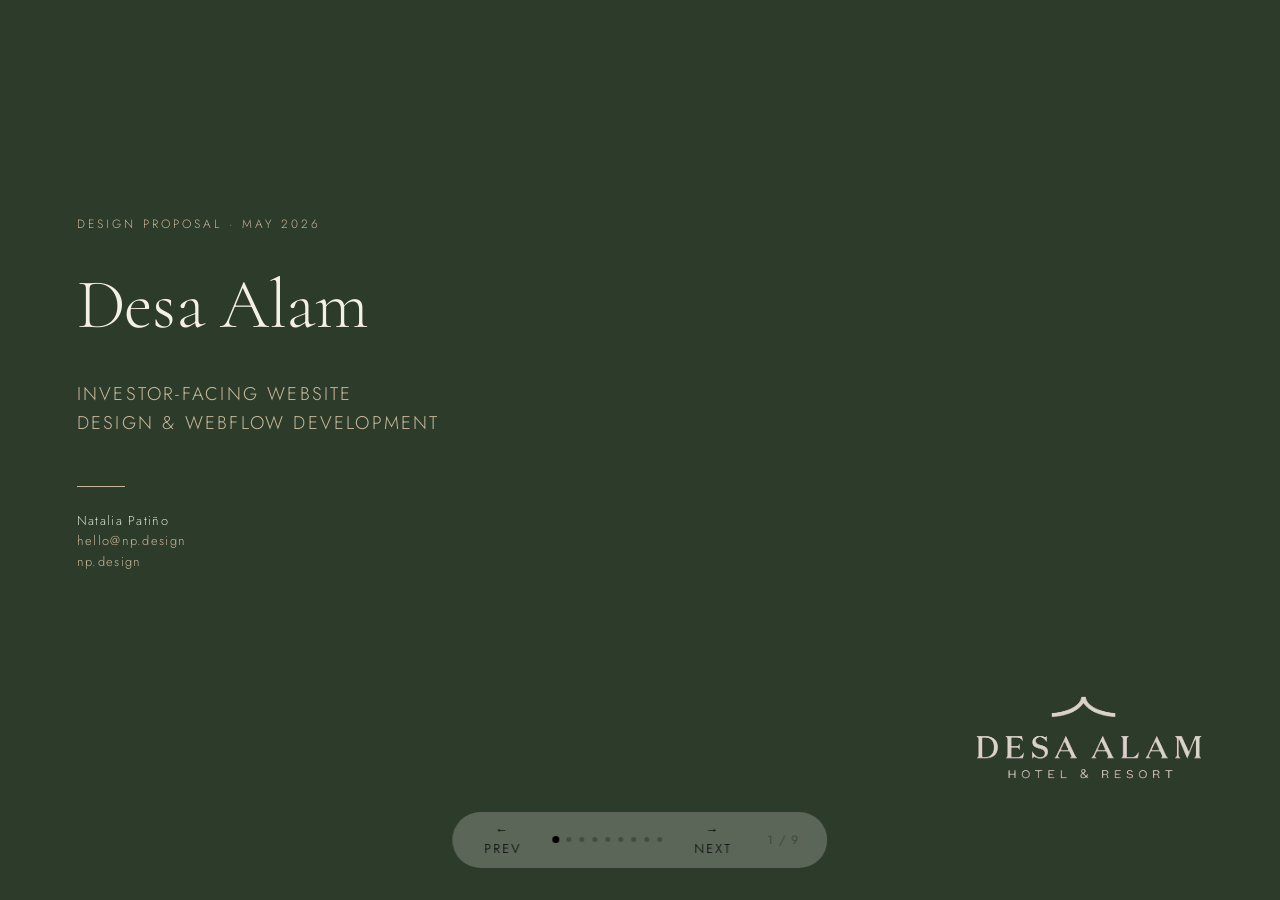
==== commit 803bae55: "Update index.html" ====
--- a/index.html
+++ b/index.html
@@ -265,9 +265,11 @@
   .cover-meta a:hover { color: var(--content-primary); }
   .cover-ornament {
     position: absolute;
-    right: var(--inset-slide-x); bottom: var(--space-80);
+    right: var(--inset-slide-x); bottom: calc(var(--space-80) + 40px);
     display: block;
     max-width: min(229px, 28vw);
+    min-width: 150px;
+    min-height: 56px;
     width: auto;
     height: auto;
     object-fit: contain;
